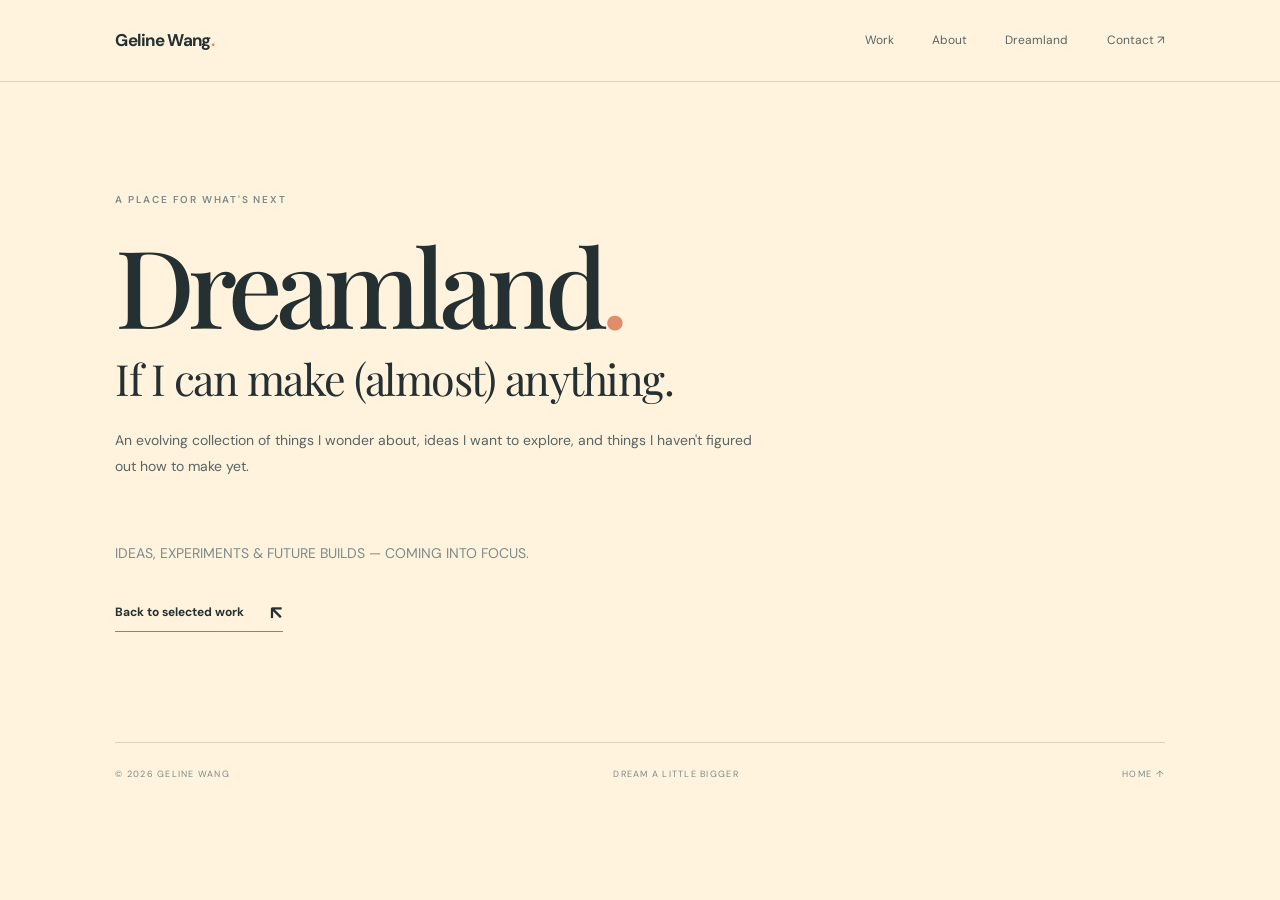
==== dreamland.html @ 46d607a4 "RoughDraftScaffolding" ====
<!doctype html>
<html lang="en">
<head>
  <meta charset="utf-8">
  <meta name="viewport" content="width=device-width, initial-scale=1">
  <title>Dreamland — Geline Wang</title>
  <link rel="stylesheet" href="style.css">
</head>
<body>
  <header class="site-header">
    <a class="wordmark" href="index.html">Geline Wang<span class="wordmark-dot">.</span></a>
    <nav aria-label="Main navigation">
      <a href="index.html#work">Work</a><a href="index.html#about">About</a>
      <a href="dreamland.html" aria-current="page">Dreamland</a>
      <a href="mailto:YOUR_EMAIL@example.com">Contact ↗</a>
    </nav>
  </header>
  <main class="page-wrap" style="min-height:70vh;padding-top:110px;padding-bottom:110px">
    <p class="eyebrow">A PLACE FOR WHAT'S NEXT</p>
    <h1 style="font-size:clamp(58px,9vw,108px)">Dreamland<span class="wordmark-dot">.</span></h1>
    <p class="hero-statement" style="max-width:760px">If I can make (almost) anything.</p>
    <p class="intro" style="max-width:650px">An evolving collection of things I wonder about, ideas I want to explore, and things I haven't figured out how to make yet.</p>
    <p class="intro" style="margin-top:60px;color:var(--sage)">IDEAS, EXPERIMENTS &amp; FUTURE BUILDS — COMING INTO FOCUS.</p>
    <a class="text-link" href="index.html">Back to selected work <span>↖</span></a>
  </main>
  <footer class="site-footer page-wrap"><span>© 2026 GELINE WANG</span><span>DREAM A LITTLE BIGGER</span><a href="index.html">HOME ↑</a></footer>
</body>
</html>
---- style.css ----
@import url('https://fonts.googleapis.com/css2?family=DM+Sans:wght@400;500;600;700&family=Playfair+Display:ital,wght@0,500;0,600;1,500;1,600&display=swap');

:root {
  --ivory: #FFF3DD;
  --sand: #E6E1D6;
  --space: #243031;
  --slate: #B9B6AE;
  --sage: #7C8A8A;
  --terracotta: #E08D6A;
  --ink: #243031;
  --muted: #697575;
  --page: 1160px;
}
* { box-sizing: border-box; }
html { scroll-behavior: smooth; }
body {
  margin: 0;
  color: var(--ink);
  background: var(--ivory);
  font-family: "DM Sans", Arial, sans-serif;
  line-height: 1.6;
}
a { color: inherit; text-decoration: none; }
.page-wrap { width: min(var(--page), 82%); margin-inline: auto; }
.site-header {
  height: 82px; padding: 0 9%;
  display: flex; align-items: center; justify-content: space-between;
  border-bottom: 1px solid rgba(36,48,49,.16);
}
.wordmark { font-weight: 700; font-size: 17px; letter-spacing: -.04em; }
.wordmark-dot { color: var(--terracotta); }
nav { display: flex; gap: clamp(18px, 3vw, 42px); font-size: 12px; color: #596565; }
nav a:hover, .text-link:hover { color: var(--terracotta); }
.hero {
  min-height: 650px; padding: 105px 0 62px;
  display: grid; grid-template-columns: 1.25fr .75fr;
  column-gap: 8%; align-items: center; position: relative;
}
.hero-copy { max-width: 680px; padding-bottom: 48px; }
.eyebrow {
  margin: 0 0 24px; font-size: 10px; letter-spacing: .18em;
  color: var(--sage); font-weight: 600;
}
.eyebrow-rule { display: inline-block; width: 30px; height: 1px; background: var(--sage); vertical-align: middle; margin-right: 12px; }
.slash { margin: 0 9px; color: var(--terracotta); }
h1, h2, h3, p { margin-top: 0; }
h1 {
  margin-bottom: 16px; font-family: "Playfair Display", Georgia, serif;
  font-size: clamp(64px, 8vw, 106px); line-height: .98; font-weight: 500;
  letter-spacing: -.065em;
}
.hero-statement {
  max-width: 620px; margin-bottom: 24px;
  font-family: "Playfair Display", Georgia, serif;
  font-size: clamp(28px, 3.5vw, 43px); line-height: 1.14; letter-spacing: -.035em;
}
.intro { max-width: 570px; color: #586565; font-size: 14px; line-height: 1.9; }
.text-link {
  display: inline-flex; align-items: center; gap: 26px; margin-top: 22px;
  padding-bottom: 9px; border-bottom: 1px solid var(--sage);
  font-size: 12px; font-weight: 700; transition: color .2s ease;
}
.text-link span { font-size: 19px; line-height: 1; }
.portrait-wrap { justify-self: end; width: min(100%, 330px); text-align: center; }
.portrait-placeholder {
  width: 100%; aspect-ratio: 1; border-radius: 50%;
  border: 1px solid var(--sage); outline: 1px solid rgba(124,138,138,.35);
  outline-offset: 9px; background: var(--sand);
  display: flex; flex-direction: column; align-items: center; justify-content: center;
  color: var(--sage); letter-spacing: .15em; font-size: 10px;
}
.portrait-placeholder small { margin-top: 8px; letter-spacing: .03em; font-size: 11px; }
.portrait-note { margin: 28px 0 0; color: var(--sage); font-size: 9px; letter-spacing: .16em; }
.hero-meta {
  position: absolute; bottom: 25px; left: 0; right: 0;
  display: flex; justify-content: space-between; color: var(--sage);
  font-size: 9px; letter-spacing: .15em;
}
.work-section { padding: 112px 0 120px; border-top: 1px solid rgba(36,48,49,.15); }
.section-heading { display: flex; align-items: end; justify-content: space-between; margin-bottom: 48px; }
.section-heading .eyebrow { margin-bottom: 10px; }
h2 { font-family: "Playfair Display", Georgia, serif; font-size: clamp(38px, 5vw, 56px); line-height: 1.1; font-weight: 500; letter-spacing: -.045em; margin-bottom: 0; }
.section-aside { margin: 0 0 5px; color: var(--muted); font-size: 12px; text-align: right; line-height: 1.7; }
.project-grid { display: grid; grid-template-columns: repeat(2, minmax(0,1fr)); column-gap: 48px; row-gap: 62px; }
.project { display: block; }
.project-visual {
  position: relative; overflow: hidden; aspect-ratio: 4 / 3;
  background: var(--sand); display: flex; align-items: flex-start;
  padding: 18px; color: var(--space);
}
.project-visual > span { z-index: 2; font-size: 9px; letter-spacing: .16em; color: rgba(36,48,49,.68); }
.project-info { padding-top: 17px; }
.project-info h3 { margin-bottom: 5px; font-size: 17px; font-weight: 600; letter-spacing: -.025em; }
.project-info p { margin-bottom: 0; color: var(--muted); font-size: 12px; }
.project:hover .project-info h3 { color: #B85F43; }
.visual-sleep { background: #D9DFD8; }
.visual-orbit { position: absolute; width: 46%; aspect-ratio: 1; border: 1px solid #7C8A8A; border-radius: 50%; top: 24%; left: 28%; }
.visual-orbit:before, .visual-orbit:after { content:""; position:absolute; inset:13%; border:1px solid rgba(124,138,138,.7); border-radius:50%; }
.visual-orbit:after { inset:29%; }
.visual-lunar { background: #D8D5CC; }
.lunar-horizon { position:absolute; left:-5%; right:-5%; bottom:-17%; height:58%; background:#9BA4A0; border-radius:50% 50% 0 0; transform:rotate(-5deg); }
.lunar-horizon:after { content:""; position:absolute; left:12%; right:10%; top:20%; height:1px; background:#F4EBDD; transform:rotate(4deg); }
.visual-smell { background: #EBD9C9; }
.smell-lines { position:absolute; width:42%; height:48%; left:29%; top:27%; border-top:1px solid #B87960; border-bottom:1px solid #B87960; transform:skewY(-18deg); }
.smell-lines:before,.smell-lines:after { content:""; position:absolute; left:0; right:0; top:50%; border-top:1px solid #B87960; transform:translateY(-18px) rotate(12deg); }
.smell-lines:after { transform:translateY(18px) rotate(-12deg); }
.visual-srna { background: #D9E0DC; }
.molecule { position:absolute; left:25%; top:42%; font-size:28px; letter-spacing:12px; color:#687E7A; }
.visual-buddy { background: #E8DFD3; }
.moon-shape { position:absolute; width:28%; aspect-ratio:1; border-radius:50%; background:#D4B99E; left:37%; top:28%; }
.moon-shape:after { content:""; position:absolute; width:100%; height:100%; border-radius:50%; background:#E8DFD3; left:25%; top:-10%; }
.visual-chess { background: #D8DED9; }
.chess-grid { position:absolute; width:34%; aspect-ratio:1; left:33%; top:25%; border:1px solid #7C8A8A; background: repeating-conic-gradient(#7C8A8A 0 25%, transparent 0 50%) 0 0 / 25% 25%; opacity:.75; }
.more-section {
  background: var(--sand); width: 100%; max-width: none; padding: 72px 9%;
  display: grid; grid-template-columns: 1fr 1fr auto; align-items: center; gap: 5%;
}
.more-section .eyebrow { margin-bottom: 12px; }
.more-section h2 { font-size: 34px; }
.more-section > p { max-width: 370px; margin: 0; color: #586565; font-size: 13px; }
.more-section .text-link { white-space: nowrap; margin-top: 0; }
.dreamland-strip { padding: 95px 0; display: grid; grid-template-columns: .7fr 1.5fr auto; align-items: center; gap: 5%; }
.dreamland-strip .eyebrow { margin: 0; }
.dreamland-strip h2 { font-size: 46px; }
.dreamland-strip p:not(.eyebrow) { color: var(--muted); font-size: 13px; margin: 7px 0 0; }
.dreamland-strip .text-link { margin: 0; white-space: nowrap; }
.site-footer { border-top: 1px solid rgba(36,48,49,.17); padding: 24px 0 30px; display:flex; justify-content:space-between; color:var(--sage); font-size:9px; letter-spacing:.14em; }
@media (max-width: 760px) {
  .page-wrap { width: 88%; }
  .site-header { height:auto; min-height:74px; padding:18px 6%; align-items:flex-start; gap:18px; }
  nav { flex-wrap:wrap; justify-content:flex-end; gap:8px 16px; font-size:11px; }
  .hero { min-height:0; padding:72px 0 75px; grid-template-columns:1fr; gap:48px; }
  .hero-copy { padding:0; }
  .portrait-wrap { justify-self:center; width:min(62%,260px); }
  .hero-meta { bottom:22px; font-size:8px; }
  .work-section { padding:78px 0; }
  .section-heading { align-items:start; gap:20px; }
  .section-aside { display:none; }
  .project-grid { column-gap:20px; row-gap:38px; }
  .project-info h3 { font-size:14px; }
  .project-info p { font-size:11px; }
  .more-section { padding:55px 6%; grid-template-columns:1fr; gap:18px; }
  .more-section .text-link { justify-self:start; }
  .dreamland-strip { padding:65px 0; grid-template-columns:1fr; gap:20px; }
  .site-footer { width:88%; gap:12px; flex-wrap:wrap; font-size:8px; }
}
@media (max-width: 480px) {
  .project-grid { grid-template-columns:1fr; row-gap:36px; }
  .site-header { flex-direction:column; }
  nav { justify-content:flex-start; }
  .hero-meta span:last-child { display:none; }
}
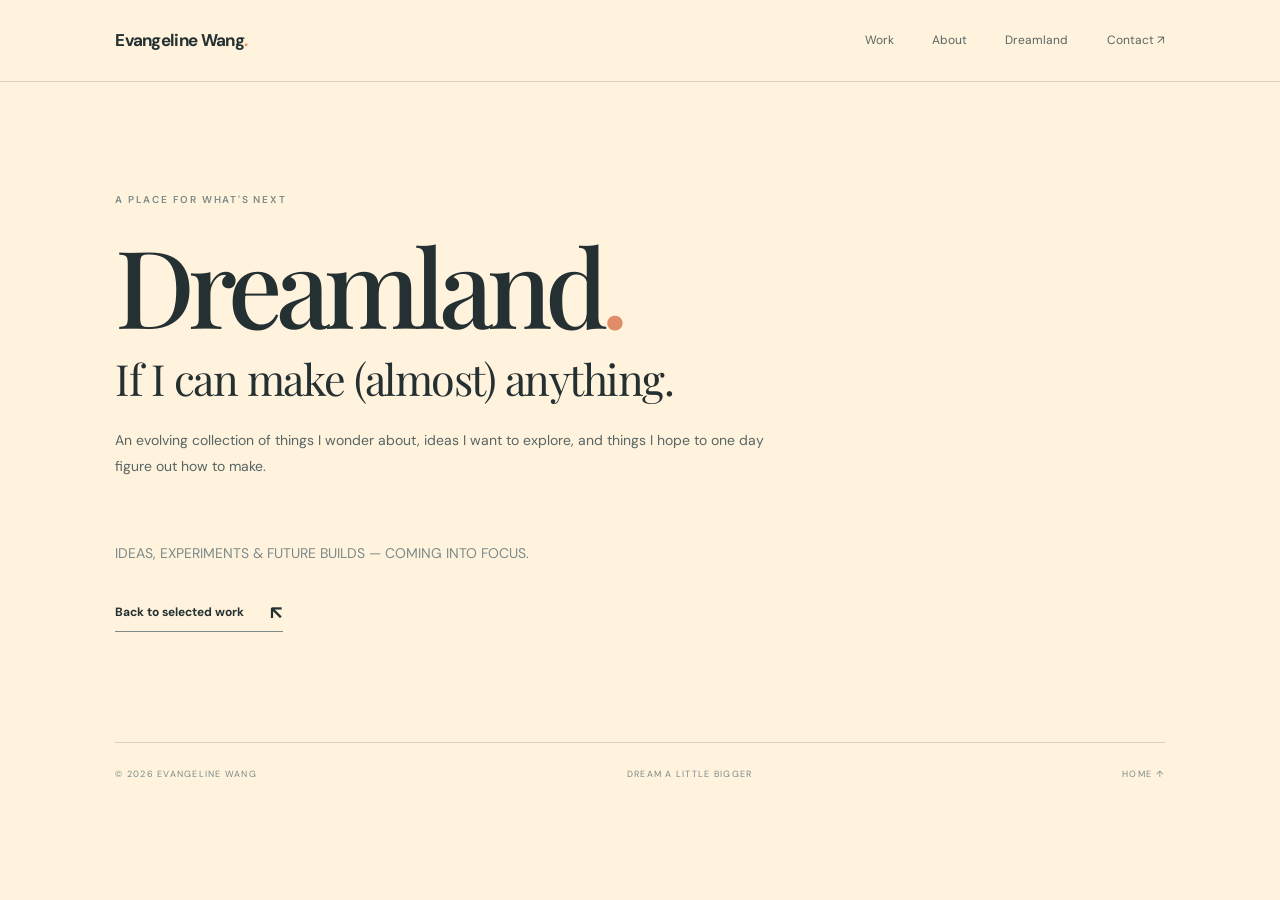
==== commit 573db1e8: "added folder and Profile Pic" ====
--- a/dreamland.html
+++ b/dreamland.html
@@ -3,26 +3,26 @@
 <head>
   <meta charset="utf-8">
   <meta name="viewport" content="width=device-width, initial-scale=1">
-  <title>Dreamland — Geline Wang</title>
+  <title>Dreamland — Evangeline Wang</title>
   <link rel="stylesheet" href="style.css">
 </head>
 <body>
   <header class="site-header">
-    <a class="wordmark" href="index.html">Geline Wang<span class="wordmark-dot">.</span></a>
+    <a class="wordmark" href="index.html">Evangeline Wang<span class="wordmark-dot">.</span></a>
     <nav aria-label="Main navigation">
       <a href="index.html#work">Work</a><a href="index.html#about">About</a>
       <a href="dreamland.html" aria-current="page">Dreamland</a>
-      <a href="mailto:YOUR_EMAIL@example.com">Contact ↗</a>
+      <a href="mailto:hw106@wellesley.edu">Contact ↗</a>
     </nav>
   </header>
   <main class="page-wrap" style="min-height:70vh;padding-top:110px;padding-bottom:110px">
     <p class="eyebrow">A PLACE FOR WHAT'S NEXT</p>
     <h1 style="font-size:clamp(58px,9vw,108px)">Dreamland<span class="wordmark-dot">.</span></h1>
     <p class="hero-statement" style="max-width:760px">If I can make (almost) anything.</p>
-    <p class="intro" style="max-width:650px">An evolving collection of things I wonder about, ideas I want to explore, and things I haven't figured out how to make yet.</p>
+    <p class="intro" style="max-width:650px">An evolving collection of things I wonder about, ideas I want to explore, and things I hope to one day figure out how to make.</p>
     <p class="intro" style="margin-top:60px;color:var(--sage)">IDEAS, EXPERIMENTS &amp; FUTURE BUILDS — COMING INTO FOCUS.</p>
     <a class="text-link" href="index.html">Back to selected work <span>↖</span></a>
   </main>
-  <footer class="site-footer page-wrap"><span>© 2026 GELINE WANG</span><span>DREAM A LITTLE BIGGER</span><a href="index.html">HOME ↑</a></footer>
+  <footer class="site-footer page-wrap"><span>© 2026 EVANGELINE WANG</span><span>DREAM A LITTLE BIGGER</span><a href="index.html">HOME ↑</a></footer>
 </body>
 </html>
--- a/style.css
+++ b/style.css
@@ -150,3 +150,12 @@
   nav { justify-content:flex-start; }
   .hero-meta span:last-child { display:none; }
 }
+.profile-photo {
+  width: 100%;
+  aspect-ratio: 1;
+  object-fit: cover;
+  border-radius: 50%;
+  border: 1px solid var(--sage);
+  outline: 1px solid rgba(124,138,138,.35);
+  outline-offset: 9px;
+}
